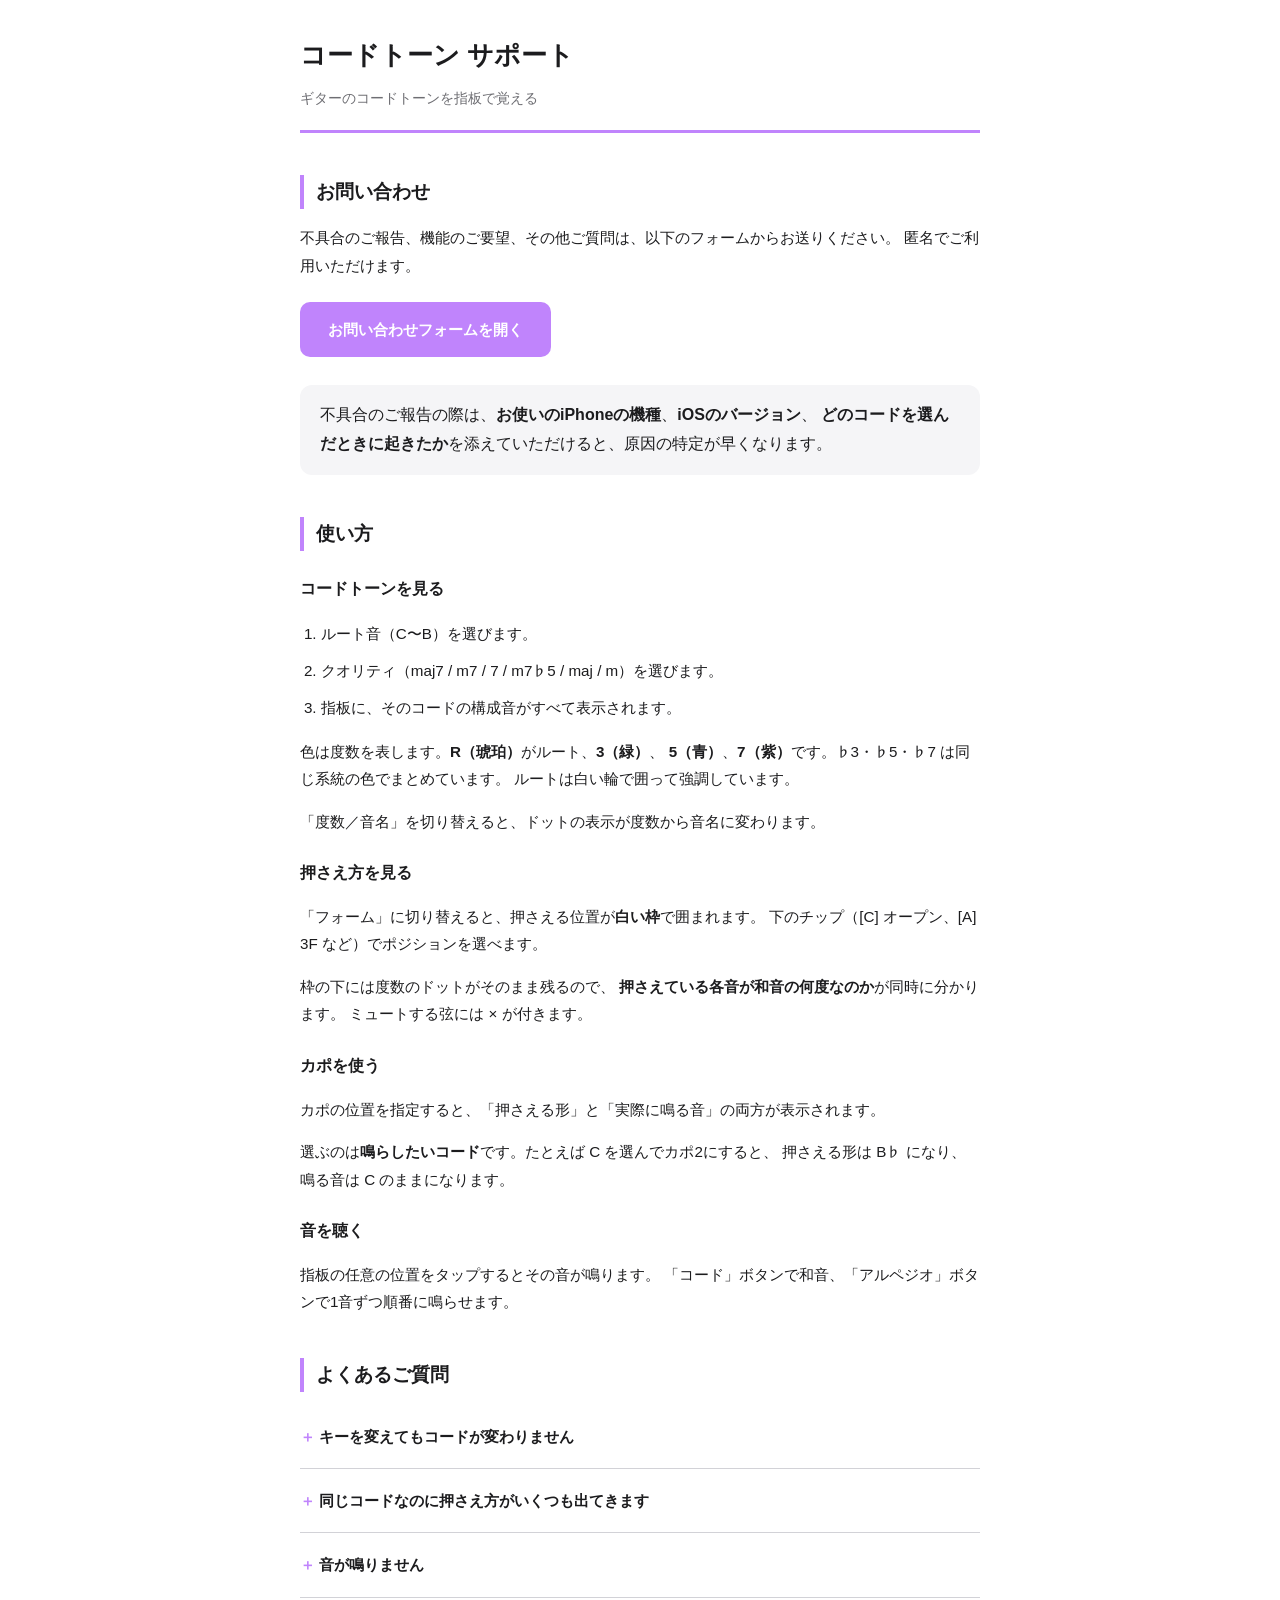
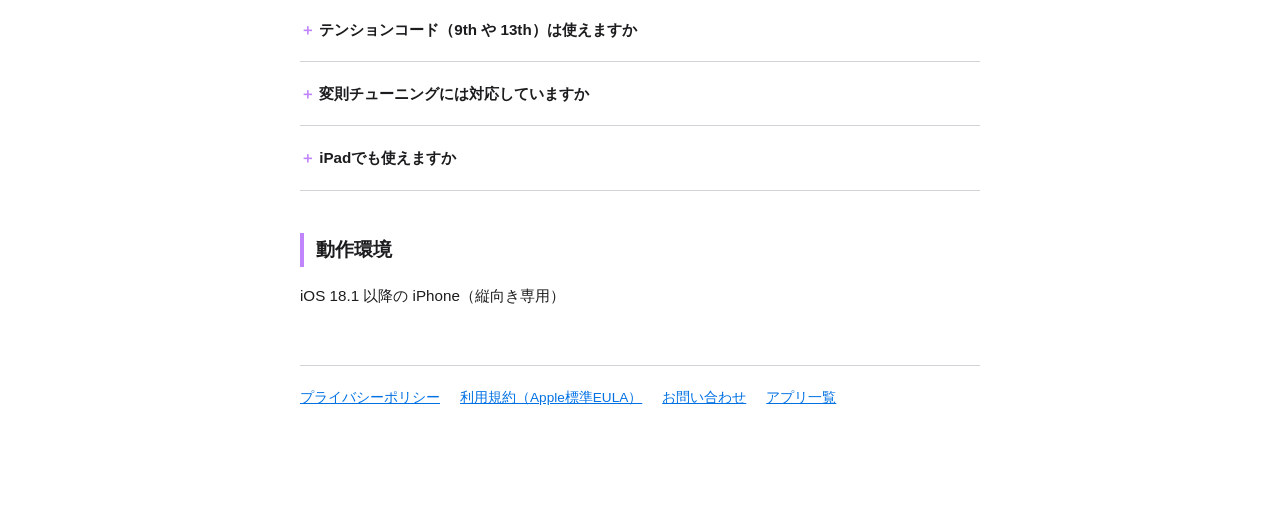
==== chordtone/index.html @ aa613f32 "feat: 全4アプリのサポートページとプライバシーポリシーを用意 イカブキ・サーモンランガイド・コードトーンの分を追加した。 アプリごとに収集する情報が違うので、実装を確認して個別に書いている。  " ====
<!DOCTYPE html>
<html lang="ja">
<head>
<meta charset="UTF-8">
<meta name="viewport" content="width=device-width, initial-scale=1">
<title>サポート｜コードトーン</title>
<link rel="stylesheet" href="../style.css">
</head>
<body style="--accent:#c084fc">
<div class="wrap">

<header>
  <h1>コードトーン サポート</h1>
  <p class="tagline">ギターのコードトーンを指板で覚える</p>
</header>

<h2>お問い合わせ</h2>

<p>不具合のご報告、機能のご要望、その他ご質問は、以下のフォームからお送りください。
匿名でご利用いただけます。</p>

<p><a class="cta" href="https://docs.google.com/forms/d/e/1FAIpQLScMXjAFuFwgxWXSm52-OZ4xQoUhjwCh-gC8QY8C7aBWEULcjA/viewform?usp=pp_url&amp;entry.135936132=%E3%82%B3%E3%83%BC%E3%83%89%E3%83%88%E3%83%BC%E3%83%B3%EF%BC%88%E3%82%AE%E3%82%BF%E3%83%BC%E3%82%B3%E3%83%BC%E3%83%89%E3%83%88%E3%83%BC%E3%83%B3%EF%BC%89" target="_blank" rel="noopener">お問い合わせフォームを開く</a></p>

<div class="card">
  不具合のご報告の際は、<strong>お使いのiPhoneの機種</strong>、<strong>iOSのバージョン</strong>、
  <strong>どのコードを選んだときに起きたか</strong>を添えていただけると、原因の特定が早くなります。
</div>

<h2>使い方</h2>

<h3>コードトーンを見る</h3>
<ol class="steps">
  <li>ルート音（C〜B）を選びます。</li>
  <li>クオリティ（maj7 / m7 / 7 / m7♭5 / maj / m）を選びます。</li>
  <li>指板に、そのコードの構成音がすべて表示されます。</li>
</ol>

<p>色は度数を表します。<strong>R（琥珀）</strong>がルート、<strong>3（緑）</strong>、
<strong>5（青）</strong>、<strong>7（紫）</strong>です。♭3・♭5・♭7 は同じ系統の色でまとめています。
ルートは白い輪で囲って強調しています。</p>

<p>「度数／音名」を切り替えると、ドットの表示が度数から音名に変わります。</p>

<h3>押さえ方を見る</h3>
<p>「フォーム」に切り替えると、押さえる位置が<strong>白い枠</strong>で囲まれます。
下のチップ（[C] オープン、[A] 3F など）でポジションを選べます。</p>

<p>枠の下には度数のドットがそのまま残るので、
<strong>押さえている各音が和音の何度なのか</strong>が同時に分かります。
ミュートする弦には × が付きます。</p>

<h3>カポを使う</h3>
<p>カポの位置を指定すると、「押さえる形」と「実際に鳴る音」の両方が表示されます。</p>
<p>選ぶのは<strong>鳴らしたいコード</strong>です。たとえば C を選んでカポ2にすると、
押さえる形は B♭ になり、鳴る音は C のままになります。</p>

<h3>音を聴く</h3>
<p>指板の任意の位置をタップするとその音が鳴ります。
「コード」ボタンで和音、「アルペジオ」ボタンで1音ずつ順番に鳴らせます。</p>

<h2>よくあるご質問</h2>

<details class="faq">
  <summary>キーを変えてもコードが変わりません</summary>
  <div class="body">
    <p>これは仕様です。キーは「その曲で使う音とコードの枠」を示すもので、
    <strong>選んでいるコード自体は変わりません。</strong></p>
    <p>キーを設定すると、ルート選択のボタンに点が付き（キーに含まれる音）、
    五度圏の円盤でダイアトニックが明るく表示されます。
    いま選んでいるコードがキーの中でどの位置にあるか（Ⅰ・トニックなど）も表示されます。</p>
  </div>
</details>

<details class="faq">
  <summary>同じコードなのに押さえ方がいくつも出てきます</summary>
  <div class="body">
    <p>ギターでは同じコードを指板上の複数の位置で押さえられます。
    CAGED と呼ばれる5つの型（E型・A型・G型・C型・D型）を基準に、
    低いポジションから順に並べています。</p>
    <p>どれを選んでも鳴る和音は同じです。前後のコードから移動しやすいものを選んでください。</p>
  </div>
</details>

<details class="faq">
  <summary>音が鳴りません</summary>
  <div class="body">
    <p>端末の消音スイッチ（マナーモード）がオンになっていないかご確認ください。</p>
    <p>本アプリは他のアプリの音を止めない設定にしているため、
    音楽を再生しながらでもお使いいただけます。</p>
  </div>
</details>

<details class="faq">
  <summary>テンションコード（9th や 13th）は使えますか</summary>
  <div class="body">
    <p>現在のバージョンでは、maj7 / m7 / 7 / m7♭5 / maj / m の6種類に対応しています。
    テンションコードや分数コードは今後のアップデートで検討しています。</p>
  </div>
</details>

<details class="faq">
  <summary>変則チューニングには対応していますか</summary>
  <div class="body">
    <p>現在は標準チューニング（EADGBE）のみです。</p>
  </div>
</details>

<details class="faq">
  <summary>iPadでも使えますか</summary>
  <div class="body">
    <p>現在は iPhone 専用です。iPad への対応は今後のバージョンで検討しています。</p>
  </div>
</details>

<h2>動作環境</h2>

<p>iOS 18.1 以降の iPhone（縦向き専用）</p>

<footer>
  <div class="links">
    <a href="./privacy.html">プライバシーポリシー</a>
    <a href="https://www.apple.com/legal/internet-services/itunes/dev/stdeula/" target="_blank" rel="noopener">利用規約（Apple標準EULA）</a>
    <a href="https://docs.google.com/forms/d/e/1FAIpQLScMXjAFuFwgxWXSm52-OZ4xQoUhjwCh-gC8QY8C7aBWEULcjA/viewform" target="_blank" rel="noopener">お問い合わせ</a>
    <a href="../">アプリ一覧</a>
  </div>
</footer>

</div>
</body>
</html>
---- style.css ----
/* 全アプリのサポートページ・プライバシーポリシー共通のスタイル */

:root {
  --bg: #ffffff;
  --fg: #1c1c1e;
  --muted: #6e6e73;
  --line: #d2d2d7;
  --card: #f5f5f7;
  --link: #0071e3;
  /* アプリごとに <body style="--accent: #xxxxxx"> で上書きする */
  --accent: #ff9d55;
}

@media (prefers-color-scheme: dark) {
  :root {
    --bg: #1c1c1e;
    --fg: #f5f5f7;
    --muted: #98989d;
    --line: #38383a;
    --card: #2c2c2e;
    --link: #4da3ff;
  }
}

* { box-sizing: border-box; }

body {
  margin: 0;
  background: var(--bg);
  color: var(--fg);
  font-family: -apple-system, BlinkMacSystemFont, "Hiragino Sans", "Noto Sans JP", sans-serif;
  line-height: 1.8;
  -webkit-text-size-adjust: 100%;
}

.wrap { max-width: 720px; margin: 0 auto; padding: 32px 20px 80px; }

header {
  border-bottom: 3px solid var(--accent);
  padding-bottom: 18px;
  margin-bottom: 8px;
}

h1 { font-size: 1.6rem; margin: 0 0 8px; }

.tagline, .meta { color: var(--muted); margin: 0; font-size: 0.9rem; }

h2 {
  font-size: 1.18rem;
  margin: 42px 0 13px;
  padding-left: 12px;
  border-left: 4px solid var(--accent);
}

h3 { font-size: 1rem; margin: 24px 0 8px; }

p, li { font-size: 0.95rem; }

a { color: var(--link); }

/* 表は横に溢れたらその中だけスクロールさせる。ページ全体は横に動かさない */
.table-scroll { overflow-x: auto; }
table { width: 100%; border-collapse: collapse; margin: 16px 0; font-size: 0.9rem; }
th, td { text-align: left; padding: 10px 8px; border-bottom: 1px solid var(--line); vertical-align: top; }
th { color: var(--muted); font-weight: 600; white-space: nowrap; }

.card {
  background: var(--card);
  border-radius: 12px;
  padding: 16px 20px;
  margin: 20px 0;
}

.cta {
  display: inline-block;
  background: var(--accent);
  color: #fff;
  text-decoration: none;
  font-weight: 600;
  padding: 14px 28px;
  border-radius: 10px;
  margin: 8px 0;
}
.cta:hover { opacity: 0.88; }

/* FAQ（details/summary） */
.faq { border-bottom: 1px solid var(--line); padding: 4px 0; }
.faq summary {
  cursor: pointer;
  font-weight: 600;
  padding: 14px 0;
  font-size: 0.95rem;
  list-style: none;
}
.faq summary::-webkit-details-marker { display: none; }
.faq summary::before { content: "＋ "; color: var(--accent); font-weight: 700; }
.faq[open] summary::before { content: "− "; }
.faq .body { padding: 0 0 16px 1.3em; }
.faq .body p { margin: 0 0 10px; }

.steps { padding-left: 1.3em; }
.steps li { margin-bottom: 10px; }

footer {
  margin-top: 56px;
  padding-top: 20px;
  border-top: 1px solid var(--line);
  color: var(--muted);
  font-size: 0.85rem;
}

.links { display: flex; flex-wrap: wrap; gap: 20px; margin-bottom: 16px; }

/* トップページのアプリ一覧 */
.app {
  display: block;
  background: var(--card);
  border-radius: 12px;
  padding: 20px 24px;
  margin: 14px 0;
  text-decoration: none;
  color: inherit;
}
.app:hover { opacity: 0.85; }
.app .name { font-weight: 600; font-size: 1.05rem; }
.app .desc { color: var(--muted); font-size: 0.9rem; margin-top: 4px; }
.app .sub { font-size: 0.85rem; margin-top: 10px; }

.en { margin-top: 56px; padding-top: 32px; border-top: 1px solid var(--line); }
.en h2 { border-left-color: var(--muted); }
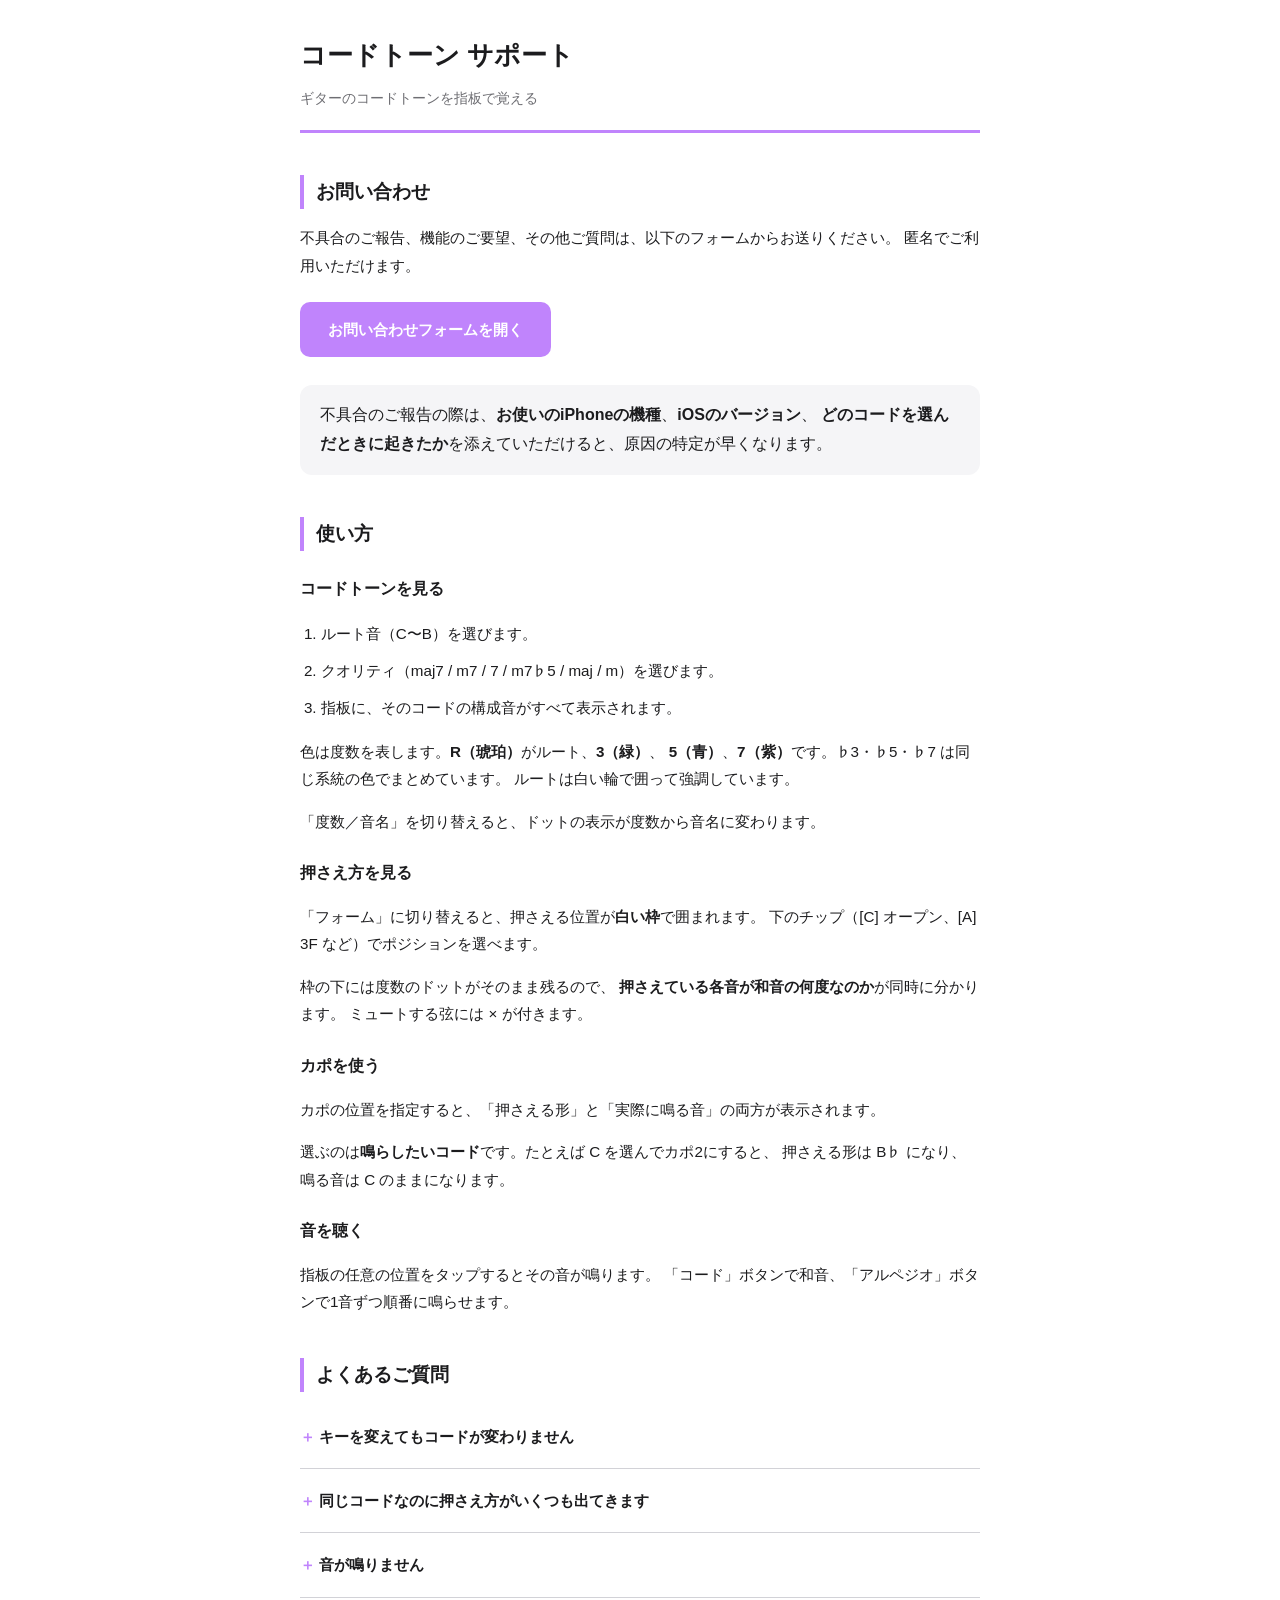
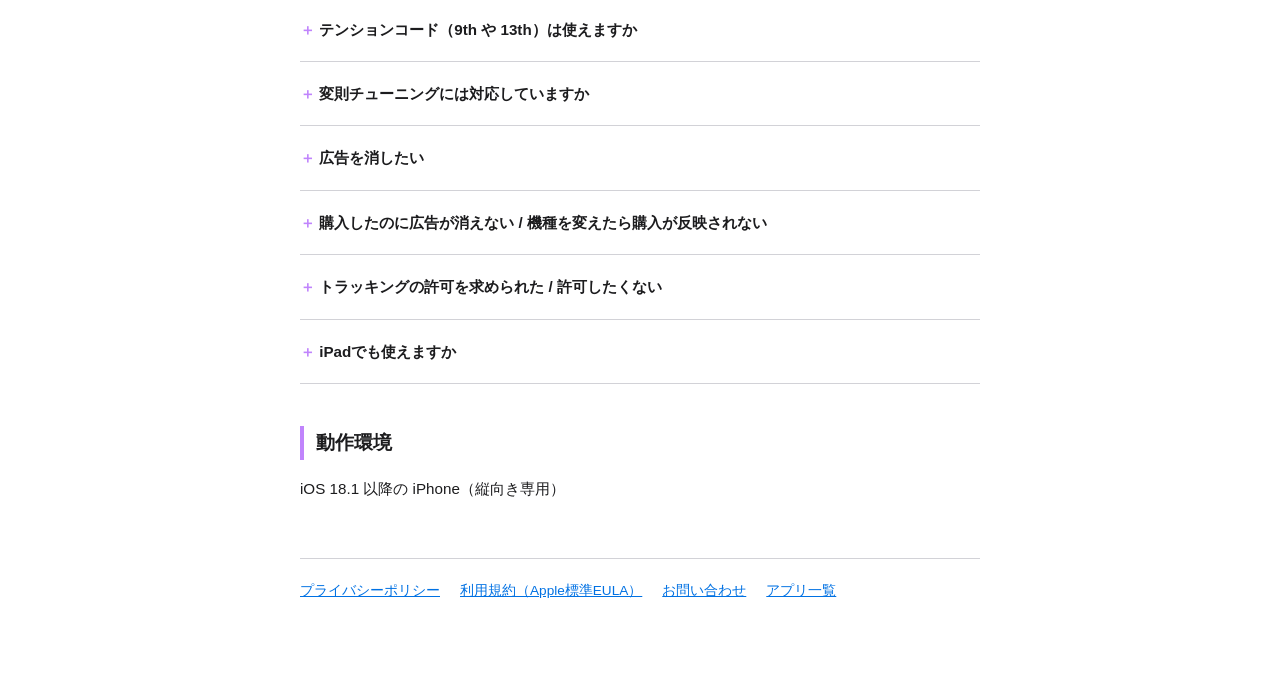
==== commit 73d809e8: "docs: 4アプリとも AdMob を入れる前提に書き換える サーモンランガイドとコードトーンは「広告なし」「収集なし」と書いていたが、 どちらも AdMob を導入する方針になったため、広告配信・" ====
--- a/chordtone/index.html
+++ b/chordtone/index.html
@@ -106,6 +106,33 @@
 </details>
 
 <details class="faq">
+  <summary>広告を消したい</summary>
+  <div class="body">
+    <p>アプリ内のメニューから「広告除去」をご購入いただくと、広告が表示されなくなります。
+    買い切りで、月額の費用はかかりません。</p>
+    <p>コードの表示・フォーム・発音などの機能は、ご購入の有無にかかわらずすべてお使いいただけます。</p>
+  </div>
+</details>
+
+<details class="faq">
+  <summary>購入したのに広告が消えない / 機種を変えたら購入が反映されない</summary>
+  <div class="body">
+    <p>メニューの「購入を復元」をタップしてください。購入時と<strong>同じApple IDでサインインしている</strong>ことをご確認ください。</p>
+    <p>それでも反映されない場合は、アプリを完全に終了して再度起動してみてください。
+    解決しない場合はお問い合わせフォームからご連絡ください。</p>
+  </div>
+</details>
+
+<details class="faq">
+  <summary>トラッキングの許可を求められた / 許可したくない</summary>
+  <div class="body">
+    <p>広告の関連性を高めるためのものです。<strong>「許可しない」を選んでも、
+    アプリのすべての機能をそのままお使いいただけます。</strong></p>
+    <p>選択は iOS の「設定」→「プライバシーとセキュリティ」→「トラッキング」からいつでも変更できます。</p>
+  </div>
+</details>
+
+<details class="faq">
   <summary>iPadでも使えますか</summary>
   <div class="body">
     <p>現在は iPhone 専用です。iPad への対応は今後のバージョンで検討しています。</p>
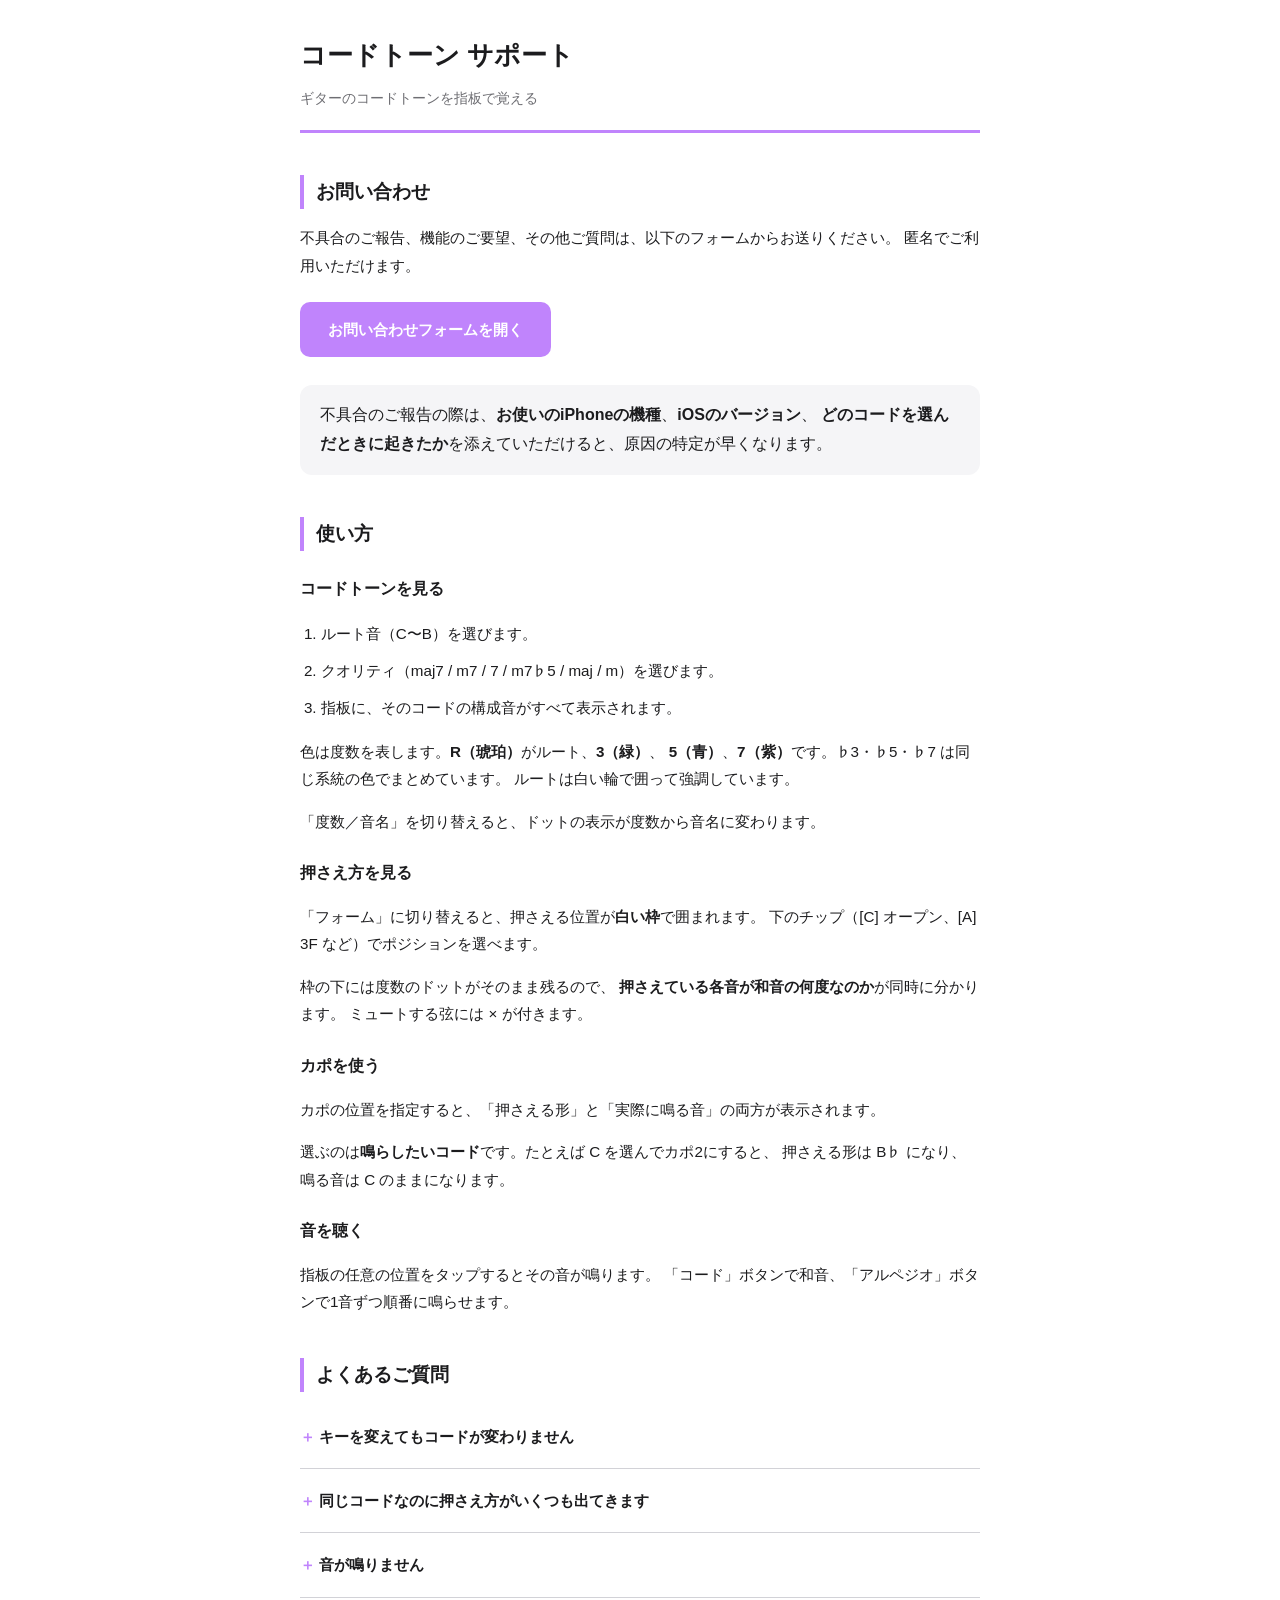
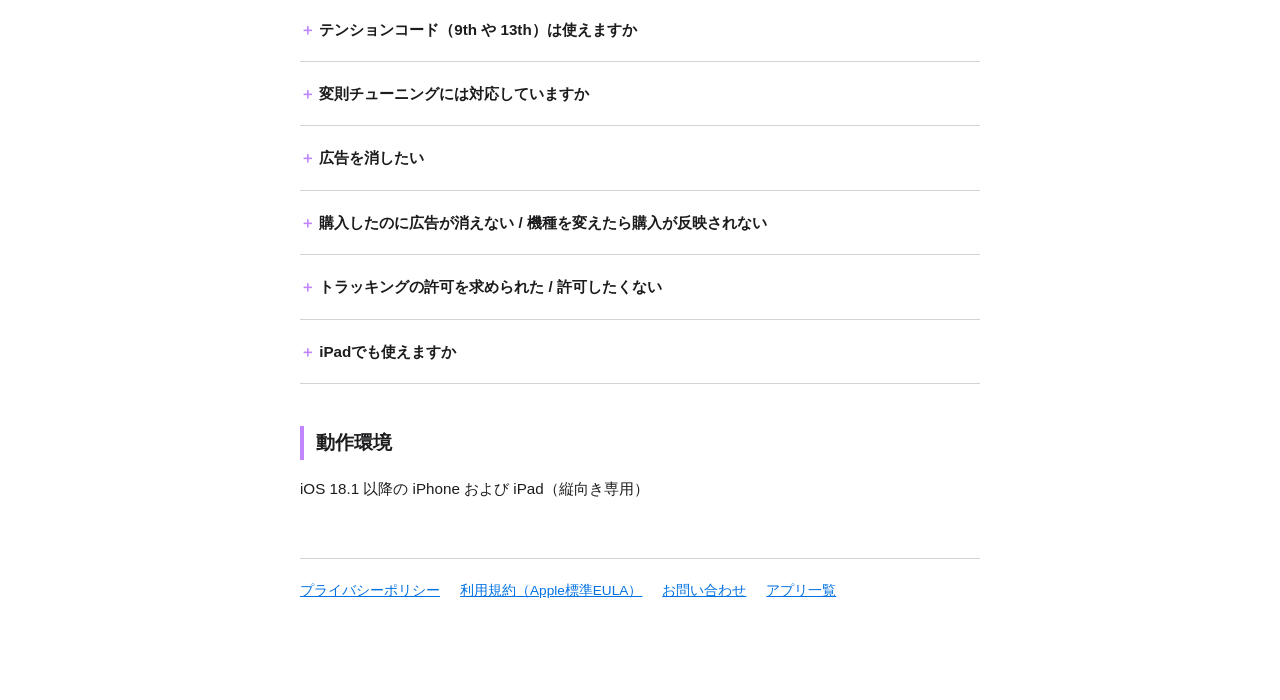
==== commit 85e13923: "docs: カリンバ譜面作成のサポートページを追加する 使い方（演奏・作成・録音・再生・チューニング）と FAQ を載せた。 チューナーの説明には叩く向きも書いた。低い音は弾く側から叩き上げ、 高い音" ====
--- a/chordtone/index.html
+++ b/chordtone/index.html
@@ -135,13 +135,13 @@
 <details class="faq">
   <summary>iPadでも使えますか</summary>
   <div class="body">
-    <p>現在は iPhone 専用です。iPad への対応は今後のバージョンで検討しています。</p>
+    <p>お使いいただけます。指板や五度圏は画面の幅に合わせて広がります。</p>
   </div>
 </details>
 
 <h2>動作環境</h2>
 
-<p>iOS 18.1 以降の iPhone（縦向き専用）</p>
+<p>iOS 18.1 以降の iPhone および iPad（縦向き専用）</p>
 
 <footer>
   <div class="links">
